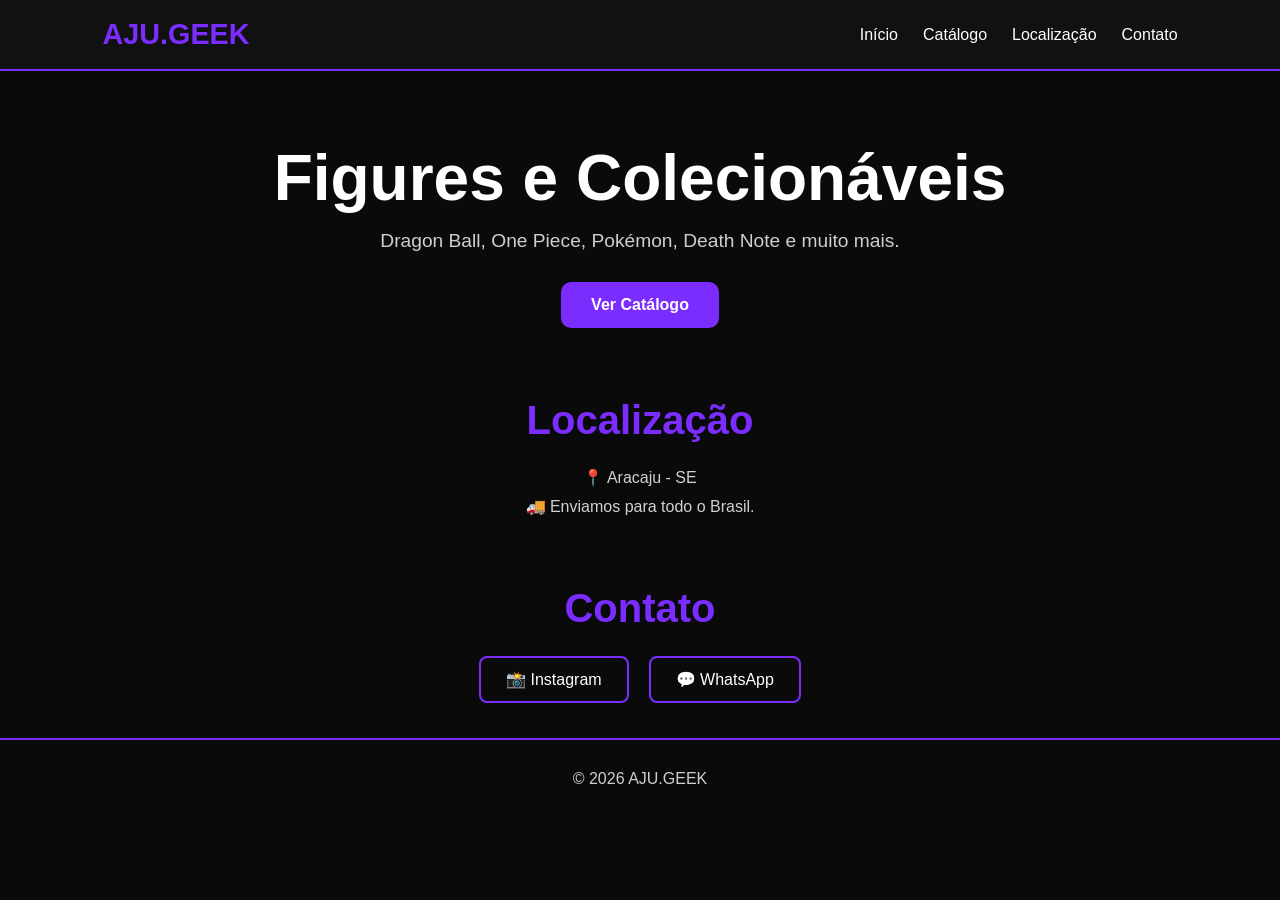
==== index.html @ 24979a80 "primeira versao do site aju geek" ====
<!DOCTYPE html>
<html lang="pt-BR">

<head>
    <meta charset="UTF-8">
    <meta name="viewport" content="width=device-width, initial-scale=1.0">
    <title>AJU.GEEK</title>
    <link rel="stylesheet" href="style.css">
</head>

<body>

    <header>

        <div class="logo">
            AJU.GEEK
        </div>

        <nav>
            <ul>
                <li><a href="#hero">Início</a></li>
                <li><a href="catalogo.html">Catálogo</a></li>
                <li><a href="#localizacao">Localização</a></li>
                <li><a href="#contato">Contato</a></li>
            </ul>
        </nav>

    </header>

    <main>

        <section id="hero">

            <div class="hero-content">

                <h1>Figures e Colecionáveis</h1>

                <p>
                    Dragon Ball, One Piece, Pokémon, Death Note e muito mais.
                </p>

                <a href="catalogo.html" class="btn">
                    Ver Catálogo
                </a>

            </div>

        </section>

        <section id="localizacao">

            <div class="section-title">
                <h2>Localização</h2>
            </div>

            <p>📍 Aracaju - SE</p>
            <p>🚚 Enviamos para todo o Brasil.</p>

        </section>

        <section id="contato">

            <div class="section-title">
                <h2>Contato</h2>
            </div>

            <div class="contato-links">

                <a href="https://www.instagram.com/aju.geek/" target="_blank">
                    📸 Instagram
                </a>

                <a href="https://wa.me/5579996263283?text=Olá!%20Vim%20pelo%20site%20da%20AJU.GEEK." target="_blank">
                    💬 WhatsApp
                </a>

            </div>

        </section>

    </main>

    <footer>
        <p>© 2026 AJU.GEEK</p>
    </footer>

    <script src="app.js"></script>

</body>

</html>
---- style.css ----
* {
    margin: 0;
    padding: 0;
    box-sizing: border-box;
    font-family: Arial, Helvetica, sans-serif;
}

html {
    scroll-behavior: smooth;
}

body {
    background: #0a0a0a;
    color: #ffffff;
}

header {
    display: flex;
    justify-content: space-between;
    align-items: center;
    padding: 18px 8%;
    background: #111111;
    border-bottom: 2px solid #7b2cff;
    position: sticky;
    top: 0;
    z-index: 1000;
}

.logo {
    font-size: 1.8rem;
    font-weight: bold;
    color: #7b2cff;
}

nav ul {
    display: flex;
    gap: 25px;
    list-style: none;
}

nav a {
    color: white;
    text-decoration: none;
    transition: .3s;
}

nav a:hover {
    color: #7b2cff;
}

#hero {
    text-align: center;
    padding: 70px 20px 35px;
}

.hero-content {
    max-width: 900px;
    margin: auto;
}

.hero-content h1 {
    font-size: 4rem;
    margin-bottom: 15px;
}

.hero-content p {
    font-size: 1.2rem;
    color: #cfcfcf;
    margin-bottom: 30px;
}

.btn {
    display: inline-block;
    padding: 14px 30px;
    background: #7b2cff;
    color: white;
    text-decoration: none;
    font-weight: bold;
    border-radius: 10px;
    transition: .3s;
}

.btn:hover {
    background: #9448ff;
}

#localizacao,
#contato {
    padding: 35px 8%;
    text-align: center;
}

#localizacao p {
    margin-top: 10px;
    color: #d1d1d1;
}

.section-title {
    text-align: center;
    margin-bottom: 25px;
}

.section-title h2 {
    font-size: 2.5rem;
    color: #7b2cff;
}

.contato-links {
    display: flex;
    justify-content: center;
    gap: 20px;
}

.contato-links a {
    text-decoration: none;
    color: white;
    padding: 12px 25px;
    border: 2px solid #7b2cff;
    border-radius: 8px;
    transition: .3s;
}

.contato-links a:hover {
    background: #7b2cff;
}

footer {
    text-align: center;
    padding: 30px;
    border-top: 2px solid #7b2cff;
    color: #cfcfcf;
}

.catalogo-page {
    padding: 50px 8%;
}

.pesquisa-container {
    display: flex;
    justify-content: center;
    margin-bottom: 30px;
}

#pesquisa {
    width: 100%;
    max-width: 500px;
    padding: 14px;
    border: 2px solid #7b2cff;
    border-radius: 10px;
    background: #111111;
    color: white;
    font-size: 1rem;
}

#pesquisa:focus {
    outline: none;
    border-color: #9448ff;
}

#produtos {
    display: grid;
    grid-template-columns: repeat(auto-fit, minmax(250px, 1fr));
    gap: 20px;
}

.card-produto {
    background: #111111;
    border: 2px solid #7b2cff;
    border-radius: 12px;
    padding: 20px;
    transition: .3s;
    cursor: pointer;
}

.card-produto:hover {
    transform: translateY(-5px);
}

.card-produto img {
    width: 100%;
    height: 250px;
    object-fit: cover;
    border-radius: 8px;
    margin-bottom: 15px;
}

.card-produto h3 {
    margin-bottom: 10px;
    color: #ffffff;
}

.card-produto p {
    color: #cfcfcf;
    margin-bottom: 15px;
}

.status {
    font-weight: bold;
}

.disponivel {
    color: #22c55e;
}

.esgotado {
    color: #ef4444;
}

.embreve {
    color: #facc15;
}

.modal {
    display: none;
    position: fixed;
    inset: 0;
    background: rgba(0, 0, 0, .85);
    justify-content: center;
    align-items: center;
    z-index: 9999;
}

.modal-content {
    background: #111111;
    border: 2px solid #7b2cff;
    border-radius: 12px;
    padding: 25px;
    width: 90%;
    max-width: 500px;
    text-align: center;
    position: relative;
}

.modal-content img {
    width: 100%;
    max-height: 400px;
    object-fit: contain;
    border-radius: 10px;
    margin-bottom: 15px;
}

#fechar-modal {
    position: absolute;
    top: 10px;
    right: 15px;
    font-size: 30px;
    cursor: pointer;
}

#modal-status {
    display: block;
    margin-top: 10px;
}

#modal-whatsapp {
    display: block;
    width: fit-content;
    margin: 20px auto 0;
    padding: 12px 24px;
    background: #7b2cff;
    color: white;
    text-decoration: none;
    border-radius: 8px;
    transition: .3s;
}

#modal-whatsapp:hover {
    background: #9448ff;
}

@media (max-width: 768px) {
    header {
        flex-direction: column;
        gap: 12px;
        padding: 16px 20px;
    }

    .logo {
        font-size: 1.5rem;
    }

    nav ul {
        flex-wrap: wrap;
        justify-content: center;
        gap: 10px;
    }

    nav a {
        font-size: .9rem;
    }

    #hero {
        padding: 45px 20px 25px;
    }

    .hero-content h1 {
        font-size: 2.2rem;
    }

    .hero-content p {
        font-size: 1rem;
    }

    .btn {
        padding: 12px 24px;
    }

    #localizacao,
    #contato {
        padding: 25px 8%;
    }

    .section-title h2 {
        font-size: 2rem;
    }

    .catalogo-page {
        padding: 30px 5%;
    }

    #produtos {
        grid-template-columns: 1fr;
    }

    .card-produto img {
        height: auto;
    }

    .contato-links {
        flex-direction: column;
        align-items: center;
    }

    .contato-links a {
        width: 220px;
        text-align: center;
    }
}
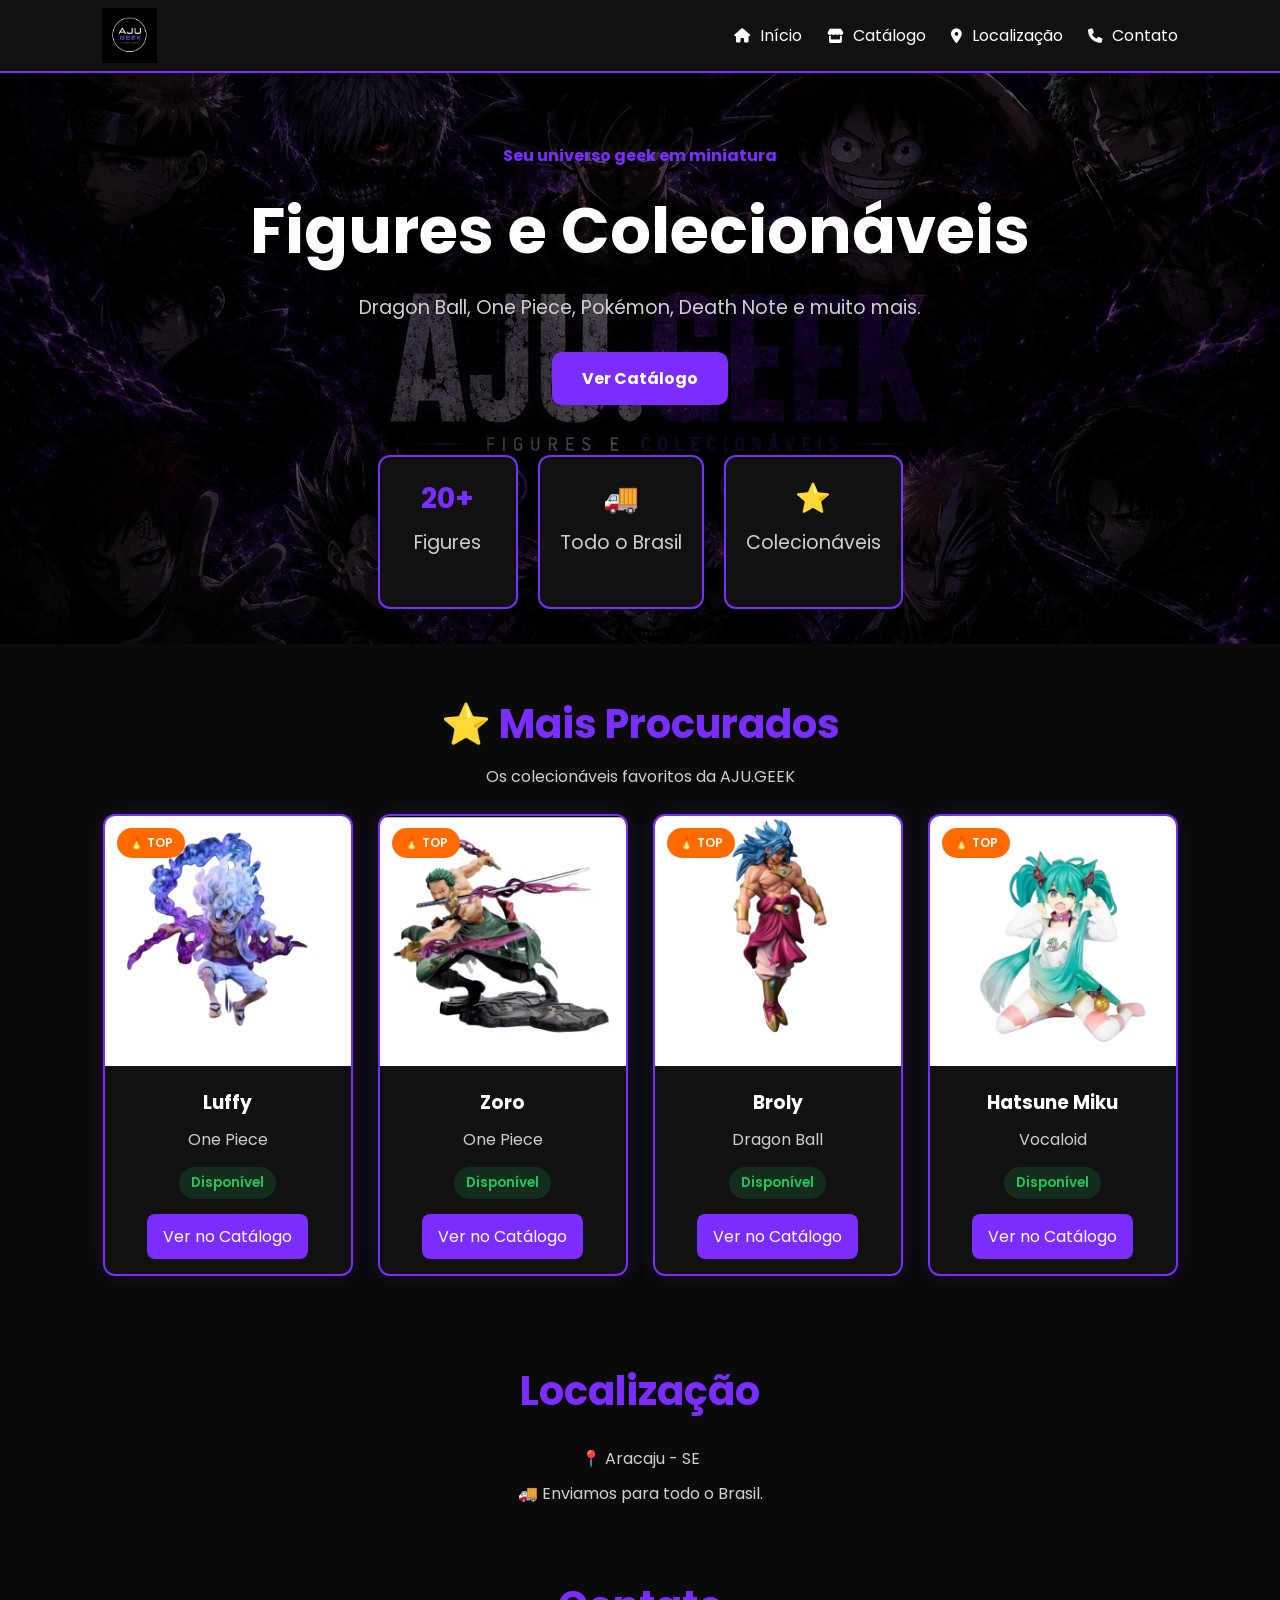
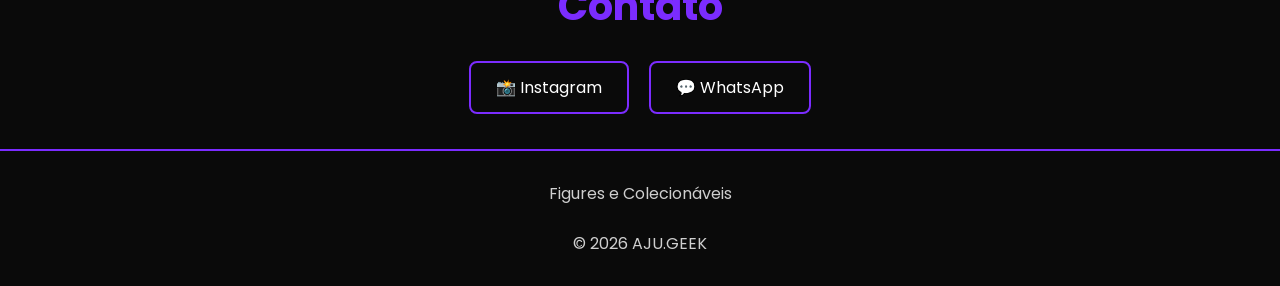
==== commit 162e398e: "atualizacao ajugeek" ====
--- a/index.html
+++ b/index.html
@@ -6,6 +6,9 @@
     <meta name="viewport" content="width=device-width, initial-scale=1.0">
     <title>AJU.GEEK</title>
     <link rel="stylesheet" href="style.css">
+    <link rel="icon" type="image/png" href="imagens/logo.png">
+    <link rel="stylesheet" href="https://cdnjs.cloudflare.com/ajax/libs/font-awesome/6.7.2/css/all.min.css">
+    <link href="https://fonts.googleapis.com/css2?family=Poppins:wght@300;400;500;600;700&display=swap" rel="stylesheet">
 </head>
 
 <body>
@@ -13,17 +16,42 @@
     <header>
 
         <div class="logo">
-            AJU.GEEK
-        </div>
-
-        <nav>
-            <ul>
-                <li><a href="#hero">Início</a></li>
-                <li><a href="catalogo.html">Catálogo</a></li>
-                <li><a href="#localizacao">Localização</a></li>
-                <li><a href="#contato">Contato</a></li>
-            </ul>
-        </nav>
+    <img src="imagens/logo.png" alt="AJU.GEEK">
+</div>
+<button id="menu-mobile">
+
+    <i class="fa-solid fa-bars"></i>
+
+</button>
+      <nav>
+    <ul>
+
+        <li>
+            <a href="#hero">
+                <i class="fa-solid fa-house"></i> Início
+            </a>
+        </li>
+
+        <li>
+            <a href="catalogo.html">
+                <i class="fa-solid fa-store"></i> Catálogo
+            </a>
+        </li>
+
+        <li>
+            <a href="#localizacao">
+                <i class="fa-solid fa-location-dot"></i> Localização
+            </a>
+        </li>
+
+        <li>
+            <a href="#contato">
+                <i class="fa-solid fa-phone"></i> Contato
+            </a>
+        </li>
+
+    </ul>
+</nav>
 
     </header>
 
@@ -43,9 +71,121 @@
                     Ver Catálogo
                 </a>
 
+                <div class="hero-info">
+
+                    <div class="info-card">
+                        <h3>20+</h3>
+                        <p>Figures</p>
+                    </div>
+
+                    <div class="info-card">
+                        <h3>🚚</h3>
+                        <p>Todo o Brasil</p>
+                    </div>
+
+                    <div class="info-card">
+                        <h3>⭐</h3>
+                        <p>Colecionáveis</p>
+                    </div>
+
+                </div>
+
             </div>
 
         </section>
+
+       <section id="destaques">
+
+    <div class="section-title">
+        <h2>⭐ Mais Procurados</h2>
+        <p>Os colecionáveis favoritos da AJU.GEEK</p>
+    </div>
+
+    <div class="destaques-grid">
+
+        <div class="destaque-card">
+
+            <span class="badge-top">🔥 TOP</span>
+
+            <img src="imagens/luffy.jpg" alt="Luffy">
+
+            <h3>Luffy</h3>
+
+            <p>One Piece</p>
+
+            <span class="badge-disponivel">
+                Disponível
+            </span>
+
+            <a href="catalogo.html" class="btn-destaque">
+                Ver no Catálogo
+            </a>
+
+        </div>
+
+        <div class="destaque-card">
+
+            <span class="badge-top">🔥 TOP</span>
+
+            <img src="imagens/zoro.jpg" alt="Zoro">
+
+            <h3>Zoro</h3>
+
+            <p>One Piece</p>
+
+            <span class="badge-disponivel">
+                Disponível
+            </span>
+
+            <a href="catalogo.html" class="btn-destaque">
+                Ver no Catálogo
+            </a>
+
+        </div>
+
+        <div class="destaque-card">
+
+            <span class="badge-top">🔥 TOP</span>
+
+            <img src="imagens/broly.jpg" alt="Broly">
+
+            <h3>Broly</h3>
+
+            <p>Dragon Ball</p>
+
+            <span class="badge-disponivel">
+                Disponível
+            </span>
+
+            <a href="catalogo.html" class="btn-destaque">
+                Ver no Catálogo
+            </a>
+
+        </div>
+
+        <div class="destaque-card">
+
+            <span class="badge-top">🔥 TOP</span>
+
+            <img src="imagens/hatsune.jpg" alt="Hatsune Miku">
+
+            <h3>Hatsune Miku</h3>
+
+            <p>Vocaloid</p>
+
+            <span class="badge-disponivel">
+                Disponível
+            </span>
+
+            <a href="catalogo.html" class="btn-destaque">
+                Ver no Catálogo
+            </a>
+
+        </div>
+
+    </div>
+
+</section>
 
         <section id="localizacao">
 
@@ -81,11 +221,13 @@
     </main>
 
     <footer>
+
+        <p>Figures e Colecionáveis</p>
+        <br>
         <p>© 2026 AJU.GEEK</p>
+
     </footer>
-
     <script src="app.js"></script>
-
 </body>
 
 </html>
--- a/style.css
+++ b/style.css
@@ -2,7 +2,7 @@
     margin: 0;
     padding: 0;
     box-sizing: border-box;
-    font-family: Arial, Helvetica, sans-serif;
+    font-family: 'Poppins', sans-serif;
 }
 
 html {
@@ -18,18 +18,21 @@
     display: flex;
     justify-content: space-between;
     align-items: center;
-    padding: 18px 8%;
+    padding: 8px 8%;
     background: #111111;
     border-bottom: 2px solid #7b2cff;
-    position: sticky;
     top: 0;
     z-index: 1000;
 }
 
 .logo {
-    font-size: 1.8rem;
-    font-weight: bold;
-    color: #7b2cff;
+    display: flex;
+    align-items: center;
+}
+
+.logo img {
+    height: 55px;
+    width: auto;
 }
 
 nav ul {
@@ -38,6 +41,11 @@
     list-style: none;
 }
 
+nav a i {
+    margin-right: 6px;
+    font-size: .9rem;
+}
+
 nav a {
     color: white;
     text-decoration: none;
@@ -51,8 +59,18 @@
 #hero {
     text-align: center;
     padding: 70px 20px 35px;
-}
-
+
+    background:
+    linear-gradient(
+        rgba(0, 0, 0, 0.55),
+        rgba(0, 0, 0, 0.65)
+    ),
+    url("imagens/fundo.png");
+
+    background-size: cover;
+    background-position: center;
+    background-repeat: no-repeat;
+}
 .hero-content {
     max-width: 900px;
     margin: auto;
@@ -158,9 +176,17 @@
 }
 
 #produtos {
-    display: grid;
-    grid-template-columns: repeat(auto-fit, minmax(250px, 1fr));
+    display: flex;
+
+    flex-wrap: wrap;
+
+    justify-content: center;
+
     gap: 20px;
+}
+
+.card-produto {
+    width: 320px;
 }
 
 .card-produto {
@@ -173,7 +199,9 @@
 }
 
 .card-produto:hover {
-    transform: translateY(-5px);
+    transform: translateY(-8px);
+
+    box-shadow: 0 0 25px rgba(123, 44, 255, .25);
 }
 
 .card-produto img {
@@ -195,18 +223,28 @@
 }
 
 .status {
-    font-weight: bold;
+    display: inline-block;
+
+    padding: 6px 12px;
+
+    border-radius: 999px;
+
+    font-size: .85rem;
+    font-weight: 600;
 }
 
 .disponivel {
+    background: rgba(34, 197, 94, .15);
     color: #22c55e;
 }
 
 .esgotado {
+    background: rgba(239, 68, 68, .15);
     color: #ef4444;
 }
 
 .embreve {
+    background: rgba(250, 204, 21, .15);
     color: #facc15;
 }
 
@@ -279,6 +317,10 @@
         font-size: 1.5rem;
     }
 
+    .logo img {
+    height: 45px;
+}
+
     nav ul {
         flex-wrap: wrap;
         justify-content: center;
@@ -335,4 +377,405 @@
         width: 220px;
         text-align: center;
     }
+}
+
+.hero-content::before {
+    content: "Seu universo geek em miniatura";
+    display: block;
+    color: #7b2cff;
+    font-weight: bold;
+    margin-bottom: 15px;
+    font-size: 1rem;
+}
+
+.hero-info {
+    display: flex;
+    justify-content: center;
+    gap: 20px;
+    margin-top: 50px;
+    flex-wrap: wrap;
+}
+
+.info-card {
+    background: #111111;
+    border: 2px solid #7b2cff;
+    border-radius: 12px;
+    padding: 20px;
+    min-width: 140px;
+    transition: .3s;
+}
+
+.info-card:hover {
+    transform: translateY(-5px);
+}
+
+.info-card h3 {
+    color: #7b2cff;
+    font-size: 1.8rem;
+}
+
+.info-card p {
+    margin-top: 8px;
+    color: #cfcfcf;
+}
+
+#destaques {
+    padding: 50px 8%;
+}
+
+.destaques-grid {
+    display: flex;
+    justify-content: center;
+    gap: 25px;
+    flex-wrap: wrap;
+}
+
+.destaque-card {
+    width: 250px;
+}
+
+.badge-disponivel {
+    display: inline-block;
+
+    background: rgba(34,197,94,.15);
+    color: #22c55e;
+
+    padding: 5px 10px;
+
+    border-radius: 999px;
+
+    font-size: .8rem;
+
+    margin-bottom: 10px;
+}
+
+.destaque-card {
+    background: #111111;
+    border: 2px solid #7b2cff;
+    border-radius: 12px;
+    overflow: hidden;
+    transition: .3s;
+}
+
+.destaque-card:hover {
+    transform: translateY(-5px);
+}
+
+.destaque-card img {
+    width: 100%;
+    height: 250px;
+    object-fit: cover;
+}
+
+.destaque-card h3 {
+    text-align: center;
+    margin-top: 15px;
+}
+
+.destaque-card p {
+    text-align: center;
+    color: #cfcfcf;
+    margin: 10px 0 15px;
+}
+
+.filtros {
+    display: flex;
+    justify-content: center;
+    flex-wrap: wrap;
+    gap: 10px;
+
+    margin-bottom: 20px;
+}
+
+.filtro-btn {
+    background: #111111;
+    color: white;
+
+    border: 1px solid #333;
+
+    padding: 10px 18px;
+
+    border-radius: 8px;
+
+    cursor: pointer;
+
+    transition: .3s;
+}
+
+.filtro-btn:hover,
+.filtro-btn.ativo {
+    background: #7b2cff;
+    border-color: #7b2cff;
+}
+
+#contador-produtos {
+    text-align: center;
+
+    color: #cfcfcf;
+
+    margin-bottom: 25px;
+}
+
+.whatsapp-flutuante {
+    position: fixed;
+
+    right: 20px;
+    bottom: 20px;
+
+    width: 60px;
+    height: 60px;
+
+    background: #25D366;
+    color: white;
+
+    border-radius: 50%;
+
+    display: flex;
+    align-items: center;
+    justify-content: center;
+
+    text-decoration: none;
+
+    font-size: 1.8rem;
+
+    box-shadow: 0 0 15px rgba(0,0,0,.4);
+
+    z-index: 999;
+}
+
+.whatsapp-flutuante:hover {
+    transform: scale(1.1);
+}
+
+.section-title p {
+    color: #cfcfcf;
+    margin-top: 10px;
+}
+
+.card-produto {
+    overflow: hidden;
+}
+
+.card-produto {
+    position: relative;
+    z-index: 1;
+}
+
+header {
+    z-index: 9999;
+}
+
+.card-produto img {
+    transition: .3s;
+}
+
+.card-produto:hover img {
+    transform: scale(1.05);
+}
+
+.footer-catalogo {
+    text-align: center;
+
+    padding: 50px 20px;
+
+    border-top: 2px solid #7b2cff;
+
+    margin-top: 60px;
+}
+
+.footer-catalogo img {
+    height: 70px;
+
+    margin-bottom: 15px;
+}
+
+.footer-catalogo p {
+    color: #cfcfcf;
+
+    margin-top: 8px;
+}
+
+.top-banner {
+    text-align: center;
+    padding: 10px;
+    background: #7b2cff;
+    color: white;
+}
+
+.btn-destaque {
+    display: inline-block;
+
+    margin: 15px 0;
+
+    padding: 10px 16px;
+
+    background: #7b2cff;
+
+    color: white;
+
+    text-decoration: none;
+
+    border-radius: 8px;
+}
+
+.badge-disponivel {
+    display: inline-block;
+
+    background: rgba(34,197,94,.15);
+    color: #22c55e;
+
+    padding: 5px 10px;
+
+    border-radius: 999px;
+
+    font-size: .8rem;
+
+    margin-bottom: 10px;
+}
+
+.destaque-card {
+    background: #111111;
+
+    border: 2px solid #7b2cff;
+
+    box-shadow: 0 0 20px rgba(123,44,255,.15);
+}
+
+.badge-top {
+    position: absolute;
+
+    top: 12px;
+    left: 12px;
+
+    background: #ff6b00;
+
+    color: white;
+
+    padding: 6px 12px;
+
+    border-radius: 999px;
+
+    font-size: .75rem;
+
+    font-weight: 600;
+
+    z-index: 2;
+}
+
+.badge-disponivel {
+    display: block;
+
+    width: fit-content;
+
+    margin: 12px auto;
+
+    padding: 6px 12px;
+
+    border-radius: 999px;
+
+    background: rgba(34, 197, 94, .15);
+
+    color: #22c55e;
+
+    font-size: .85rem;
+
+    font-weight: 600;
+}
+
+.destaque-card {
+    position: relative;
+}
+
+.btn-destaque {
+    display: block;
+
+    width: fit-content;
+
+    margin: 15px auto;
+
+    padding: 10px 16px;
+
+    background: #7b2cff;
+
+    color: white;
+
+    text-decoration: none;
+
+    border-radius: 8px;
+
+    transition: .3s;
+}
+
+.btn-destaque:hover {
+    background: #9448ff;
+}
+
+.destaque-card:hover {
+    transform: translateY(-8px);
+
+    box-shadow: 0 0 25px rgba(123, 44, 255, .25);
+}
+
+#menu-mobile {
+
+    display: none;
+
+    background: none;
+
+    border: none;
+
+    color: white;
+
+    font-size: 1.6rem;
+
+    cursor: pointer;
+
+}
+
+
+
+@media (max-width: 768px) {
+
+    header {
+
+        flex-direction: row;
+
+        justify-content: space-between;
+
+        align-items: center;
+
+        position: relative;
+
+    }
+
+    #menu-mobile {
+
+        display: block;
+
+    }
+
+    nav {
+
+        position: absolute;
+
+        top: 100%;
+
+        left: 0;
+
+        width: 100%;
+
+        background: #111111;
+
+        border-top: 1px solid #7b2cff;
+
+        display: none;
+
+    }
+
+    nav.ativo {
+
+        display: block;
+
+    }
+
 }
